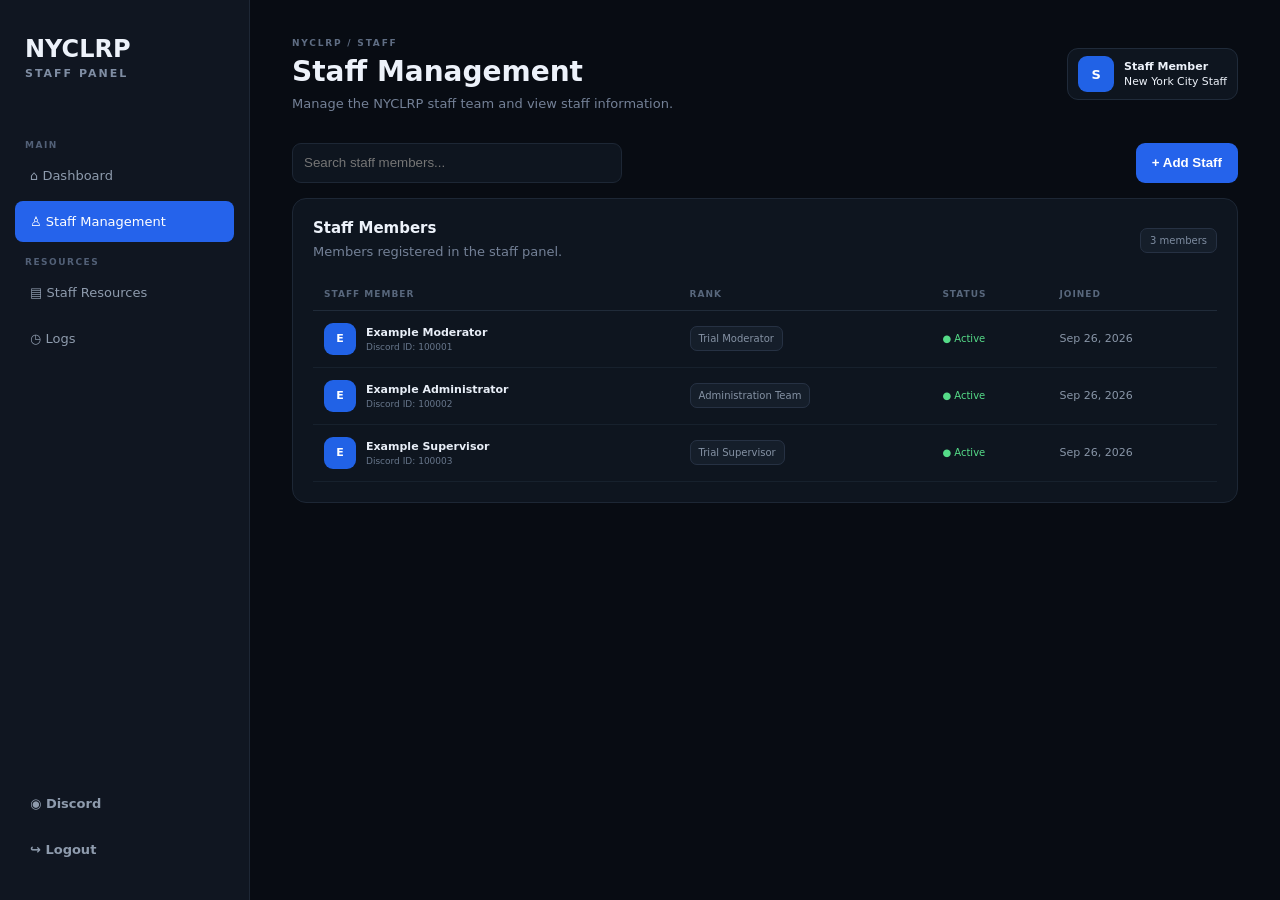
==== staff.html @ 3ee4053b "Add files via upload" ====
<!doctype html><html lang="en"><head><meta charset="UTF-8"><meta name="viewport" content="width=device-width,initial-scale=1"><title>Staff Management - NYCLRP</title><link rel="stylesheet" href="style.css"></head><body>
<aside class="sidebar"><div class="brand"><div class="logo">NYCLRP<span>STAFF PANEL</span></div></div><nav class="nav"><label>MAIN</label><a href="index.html">⌂ <span>Dashboard</span></a><a class="active" href="staff.html">♙ <span>Staff Management</span></a><label>RESOURCES</label><a href="resources.html">▤ <span>Staff Resources</span></a><a href="logs.html">◷ <span>Logs</span></a></nav><div class="bottom"><a href="https://discord.gg/nyclrp" target="_blank">◉ <span>Discord</span></a><button onclick="logout()">↪ <span>Logout</span></button></div></aside>
<main class="main"><header><div><small>NYCLRP / STAFF</small><h1>Staff Management</h1><p>Manage the NYCLRP staff team and view staff information.</p></div><div class="profile"><i id="avatar">S</i><div><b id="user">Staff Member</b><small id="rank">New York City Staff</small></div></div></header>
<div class="toolbar"><input id="search" placeholder="Search staff members..."><button class="primary" onclick="openModal()">+ Add Staff</button></div>
<section class="panel"><div class="panel-title"><div><h3>Staff Members</h3><p>Members registered in the staff panel.</p></div><span id="total">0 members</span></div>
<div class="table"><table><thead><tr><th>STAFF MEMBER</th><th>RANK</th><th>STATUS</th><th>JOINED</th></tr></thead><tbody id="rows"></tbody></table></div></section></main>
<div id="modal" class="modal-bg"><div class="modal"><button class="close" onclick="closeModal()">×</button><small>STAFF MANAGEMENT</small><h2>Add Staff Member</h2><p>This is the frontend form. Discord verification and saving will be connected to the backend later.</p><label>Discord User ID<input id="newId" placeholder="Discord ID"></label><label>Username<input id="newName" placeholder="Discord username"></label><label>Rank<select id="newRank"><option>Trial Moderator</option><option>Moderation Team</option><option>Trial Administrator</option><option>Administration Team</option><option>Trial Supervisor</option><option>Staff Supervisory Team</option><option>Management Team</option><option>Executive Team</option><option>Directive Team</option><option>Devs Team</option><option>Ownership Team</option></select></label><button class="primary wide" onclick="addStaff()">Add Staff Member</button></div></div>
<script src="script.js"></script></body></html>
---- style.css ----
*{box-sizing:border-box}body{margin:0;background:#080c13;color:#edf2fa;font:13px Inter,system-ui,-apple-system,"Segoe UI",sans-serif}/* SIDEBAR */
.sidebar{
  width:250px;
  height:100vh;
  background:#101621;
  border-right:1px solid #1e2735;
  padding:25px 15px;
  position:fixed;
  left:0;
  top:0;
  display:flex;
  flex-direction:column;
}
.brand{
  padding:10px;
  margin-bottom:35px;
  display:block;
}
.logo{
  width:auto;
  height:auto;
  background:none;
  border-radius:0;
  display:block;
  font-size:24px;
  font-weight:800;
}

.logo span{
  display:block;
  font-size:11px;
  color:#7f8da3;
  letter-spacing:2px;
  margin-top:4px;
}
.nav{
  display:block;
}
.nav label{
  display:block;
  color:#526077;
  font-size:9px;
  font-weight:800;
  letter-spacing:1.5px;
  margin:15px 10px 5px;
}
.nav a{
  display:block;
  color:#8e9bad;
  text-decoration:none;
  padding:13px 15px;
  border-radius:8px;
  margin-bottom:5px;
  transition:0.2s;
}
.nav a:hover{
  background:#182131;
  color:white;
}
.nav a.active{
  background:#2563eb;
  color:white;
}
.bottom{
  position:absolute;
  bottom:25px;
  left:15px;
  right:15px;
  border-top:0;
  padding-top:0;
}
.bottom a,.bottom button{
  display:block;
  width:100%;
  color:#8e9bad;
  text-decoration:none;
  background:none;
  border:0;
  padding:13px 15px;
  border-radius:8px;
  margin-bottom:5px;
  transition:0.2s;
  font:inherit;
  font-size:13px;
  font-weight:650;
  text-align:left;
  cursor:pointer;
}
.bottom a:hover,.bottom button:hover{
  background:#182131;
  color:white;
}
.main{margin-left:250px;width:calc(100% - 250px);padding:34px 42px;min-height:100vh;overflow-x:hidden}header{display:flex;justify-content:space-between;align-items:center;gap:20px;margin-bottom:28px}header>div:first-child>small{color:#5f6d83;letter-spacing:1.8px;font-size:9px;font-weight:800}h1{font-size:28px;margin:6px 0}header p,p{color:#748197;margin:0;line-height:1.6}.profile{display:flex;align-items:center;gap:10px;padding:7px 10px;background:#0e151f;border:1px solid #202b3a;border-radius:11px}.profile i,.person i{font-style:normal;background:#2162e6;display:grid;place-items:center;color:#fff;font-weight:900}.profile i{width:36px;height:36px;border-radius:9px}.profile b{display:block;font-size:11px}.hero{padding:29px;background:linear-gradient(135deg,#111d2d,#0e151f);border:1px solid #223047;border-radius:16px;display:flex;justify-content:space-between;align-items:center}.hero em{font-style:normal;color:#68df95;background:#11291d;border:1px solid #1d5133;border-radius:20px;padding:6px 10px;font-size:10px}.hero h2{margin:16px 0 7px;font-size:22px}.hero p{max-width:650px}.hero>strong{font-size:25px;color:#4d8cff;border:1px solid #326ee955;background:#1c62e51b;border-radius:22px;width:86px;height:86px;display:grid;place-items:center}.stats{display:grid;grid-template-columns:repeat(3,1fr);gap:14px;margin:15px 0}.stats article{background:#0e151f;border:1px solid #1d2735;border-radius:13px;padding:17px;display:flex;gap:13px;align-items:center;color:#4d8cff;font-size:20px}.stats small{display:block;color:#718096;font-size:9px;margin-bottom:4px}.stats b{font-size:14px;color:#eef3fb}.green,.access b{color:#55db88!important}.columns{display:grid;grid-template-columns:1.4fr 1fr;gap:15px}.panel{background:#0e151f;border:1px solid #1d2735;border-radius:14px;padding:20px}.panel h3{margin:0 0 5px;font-size:15px}.panel-title{display:flex;justify-content:space-between;align-items:center;margin-bottom:15px}.panel-title>span{background:#151e2a;border:1px solid #263143;padding:6px 9px;border-radius:7px;color:#7e8ca0;font-size:10px}.quick{display:grid;grid-template-columns:1fr 1fr;gap:9px;margin-top:17px}.quick a{color:#edf2fa;text-decoration:none;background:#0a1018;border:1px solid #1b2635;border-radius:10px;padding:13px;display:flex;align-items:center;gap:10px}.quick a:hover{border-color:#2c68db}.quick a div{flex:1}.quick small,.person small{display:block;color:#68778c;font-size:9px;margin-top:3px}.quick b{font-size:11px}.access{list-style:none;padding:0;margin:15px 0}.access li{display:flex;justify-content:space-between;padding:13px 0;border-bottom:1px solid #1a2430;color:#8491a3;font-size:11px}.access b{font-size:10px}.toolbar{display:flex;justify-content:space-between;margin-bottom:15px;gap:12px}.toolbar input{width:330px;background:#0e151f;border:1px solid #1d2735;border-radius:9px;color:white;padding:11px;outline:0}.primary{border:0;border-radius:9px;background:#2563eb;color:#fff;font-weight:750;padding:0 16px;cursor:pointer;height:40px}.table{overflow:auto}table{width:100%;border-collapse:collapse}th{font-size:9px;color:#58677c;text-align:left;letter-spacing:1px;padding:11px;border-bottom:1px solid #202b39}td{padding:12px 11px;border-bottom:1px solid #17212d;color:#8996a8;font-size:11px}.person{display:flex;gap:10px;align-items:center}.person i{width:32px;height:32px;border-radius:9px}.person b{color:#e8eef7;font-size:11px}.tag{font-size:10px;background:#151e2a;border:1px solid #263143;color:#8592a4;padding:6px 8px;border-radius:7px}.status{color:#55db88;font-size:10px}.resources{display:grid;grid-template-columns:1fr 1fr;gap:15px}.resources article{background:#0e151f;border:1px solid #1d2735;border-radius:14px;padding:22px}.resources article>b{width:40px;height:40px;border-radius:10px;background:#1f62e51c;color:#4d8cff;display:grid;place-items:center;font-size:17px}.resources h3{margin:17px 0 7px}.resources p{font-size:11px;min-height:36px}.resources a{color:#4d8cff;font-size:10px;font-weight:750;text-decoration:none}.empty{text-align:center;padding:80px 20px}.empty div{font-size:28px;color:#64748b}.modal-bg{display:none;position:fixed;inset:0;background:#02050bb8;backdrop-filter:blur(5px);align-items:center;justify-content:center}.modal-bg.show{display:flex}.modal{width:min(460px,calc(100% - 30px));background:#0e151f;border:1px solid #273446;border-radius:15px;padding:25px;position:relative}.close{position:absolute;right:14px;top:10px;background:none;border:0;color:#718096;font-size:25px}.modal h2{margin:8px 0}.modal p{font-size:11px;margin-bottom:15px}.modal label{display:block;color:#8795a8;font-size:10px;font-weight:700;margin:11px 0}.modal input,.modal select{display:block;width:100%;margin-top:5px;padding:10px;border:1px solid #263344;border-radius:8px;background:#090f17;color:#fff}.wide{width:100%;margin-top:10px}@media(max-width:900px){.sidebar{width:68px}.logo span,.nav a span,.bottom span,.nav label{display:none}.nav a,.bottom a,.bottom button{justify-content:center}.main{margin-left:68px;width:calc(100% - 68px);padding:25px}.columns{grid-template-columns:1fr}}@media(max-width:600px){.main{margin-left:60px;width:calc(100% - 60px);padding:18px 13px}header{align-items:flex-start}.profile>div{display:none}.hero>strong{display:none}.stats{grid-template-columns:1fr}.quick,.resources{grid-template-columns:1fr}.toolbar{flex-direction:column}.toolbar input{width:100%}}
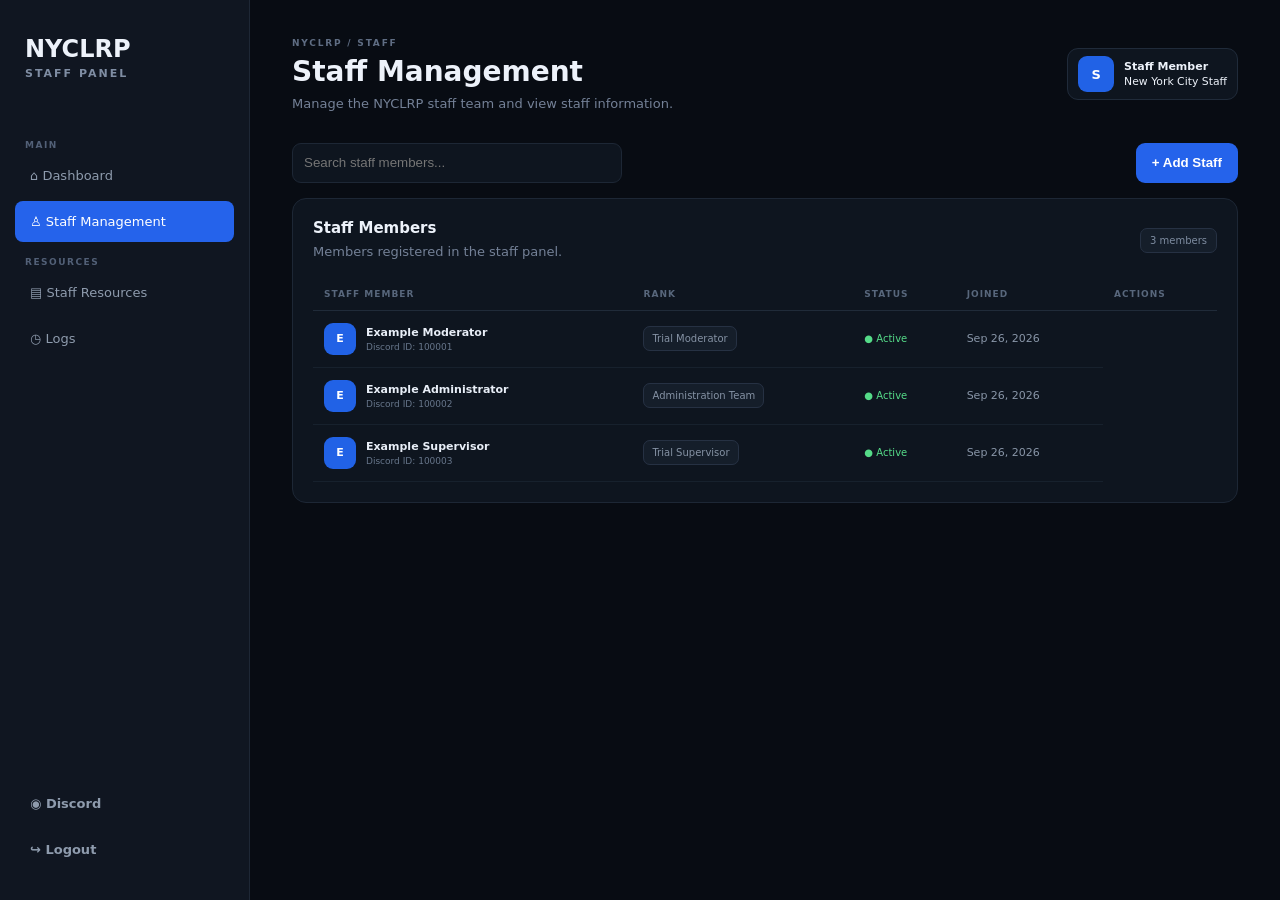
==== commit 87098e0e: "Update staff.html" ====
--- a/staff.html
+++ b/staff.html
@@ -1,8 +1,254 @@
-<!doctype html><html lang="en"><head><meta charset="UTF-8"><meta name="viewport" content="width=device-width,initial-scale=1"><title>Staff Management - NYCLRP</title><link rel="stylesheet" href="style.css"></head><body>
-<aside class="sidebar"><div class="brand"><div class="logo">NYCLRP<span>STAFF PANEL</span></div></div><nav class="nav"><label>MAIN</label><a href="index.html">⌂ <span>Dashboard</span></a><a class="active" href="staff.html">♙ <span>Staff Management</span></a><label>RESOURCES</label><a href="resources.html">▤ <span>Staff Resources</span></a><a href="logs.html">◷ <span>Logs</span></a></nav><div class="bottom"><a href="https://discord.gg/nyclrp" target="_blank">◉ <span>Discord</span></a><button onclick="logout()">↪ <span>Logout</span></button></div></aside>
-<main class="main"><header><div><small>NYCLRP / STAFF</small><h1>Staff Management</h1><p>Manage the NYCLRP staff team and view staff information.</p></div><div class="profile"><i id="avatar">S</i><div><b id="user">Staff Member</b><small id="rank">New York City Staff</small></div></div></header>
-<div class="toolbar"><input id="search" placeholder="Search staff members..."><button class="primary" onclick="openModal()">+ Add Staff</button></div>
-<section class="panel"><div class="panel-title"><div><h3>Staff Members</h3><p>Members registered in the staff panel.</p></div><span id="total">0 members</span></div>
-<div class="table"><table><thead><tr><th>STAFF MEMBER</th><th>RANK</th><th>STATUS</th><th>JOINED</th></tr></thead><tbody id="rows"></tbody></table></div></section></main>
-<div id="modal" class="modal-bg"><div class="modal"><button class="close" onclick="closeModal()">×</button><small>STAFF MANAGEMENT</small><h2>Add Staff Member</h2><p>This is the frontend form. Discord verification and saving will be connected to the backend later.</p><label>Discord User ID<input id="newId" placeholder="Discord ID"></label><label>Username<input id="newName" placeholder="Discord username"></label><label>Rank<select id="newRank"><option>Trial Moderator</option><option>Moderation Team</option><option>Trial Administrator</option><option>Administration Team</option><option>Trial Supervisor</option><option>Staff Supervisory Team</option><option>Management Team</option><option>Executive Team</option><option>Directive Team</option><option>Devs Team</option><option>Ownership Team</option></select></label><button class="primary wide" onclick="addStaff()">Add Staff Member</button></div></div>
-<script src="script.js"></script></body></html>+<!doctype html>
+<html lang="en">
+
+<head>
+    <meta charset="UTF-8">
+    <meta name="viewport" content="width=device-width,initial-scale=1">
+    <title>Staff Management - NYCLRP</title>
+    <link rel="stylesheet" href="style.css">
+</head>
+
+<body>
+
+<aside class="sidebar">
+
+    <div class="brand">
+        <div class="logo">
+            NYCLRP
+            <span>STAFF PANEL</span>
+        </div>
+    </div>
+
+    <nav class="nav">
+
+        <label>MAIN</label>
+
+        <a href="index.html">
+            ⌂ <span>Dashboard</span>
+        </a>
+
+        <a class="active" href="staff.html">
+            ♙ <span>Staff Management</span>
+        </a>
+
+
+        <label>RESOURCES</label>
+
+        <a href="resources.html">
+            ▤ <span>Staff Resources</span>
+        </a>
+
+        <a href="logs.html">
+            ◷ <span>Logs</span>
+        </a>
+
+    </nav>
+
+
+    <div class="bottom">
+
+        <a href="https://discord.gg/nyclrp" target="_blank">
+            ◉ <span>Discord</span>
+        </a>
+
+        <button onclick="logout()">
+            ↪ <span>Logout</span>
+        </button>
+
+    </div>
+
+</aside>
+
+
+<main class="main">
+
+    <header>
+
+        <div>
+
+            <small>NYCLRP / STAFF</small>
+
+            <h1>Staff Management</h1>
+
+            <p>
+                Manage the NYCLRP staff team and view staff information.
+            </p>
+
+        </div>
+
+
+        <div class="profile">
+
+            <i id="avatar">S</i>
+
+            <div>
+                <b id="user">Staff Member</b>
+                <small id="rank">New York City Staff</small>
+            </div>
+
+        </div>
+
+    </header>
+
+
+    <div class="toolbar">
+
+        <input
+            id="search"
+            placeholder="Search staff members..."
+        >
+
+        <button
+            class="primary"
+            onclick="openModal()"
+        >
+            + Add Staff
+        </button>
+
+    </div>
+
+
+    <section class="panel">
+
+        <div class="panel-title">
+
+            <div>
+
+                <h3>Staff Members</h3>
+
+                <p>
+                    Members registered in the staff panel.
+                </p>
+
+            </div>
+
+            <span id="total">
+                0 members
+            </span>
+
+        </div>
+
+
+        <div class="table">
+
+            <table>
+
+                <thead>
+
+                    <tr>
+
+                        <th>STAFF MEMBER</th>
+                        <th>RANK</th>
+                        <th>STATUS</th>
+                        <th>JOINED</th>
+                        <th>ACTIONS</th>
+
+                    </tr>
+
+                </thead>
+
+                <tbody id="rows"></tbody>
+
+            </table>
+
+        </div>
+
+    </section>
+
+</main>
+
+
+<!-- ADD / EDIT STAFF MODAL -->
+
+<div id="modal" class="modal-bg">
+
+    <div class="modal">
+
+        <button
+            class="close"
+            onclick="closeModal()"
+        >
+            ×
+        </button>
+
+
+        <small>
+            STAFF MANAGEMENT
+        </small>
+
+
+        <h2 id="modalTitle">
+            Add Staff Member
+        </h2>
+
+
+        <p id="modalDescription">
+            Add a staff member to the NYCLRP staff panel.
+        </p>
+
+
+        <label>
+
+            Discord User ID
+
+            <input
+                id="newId"
+                placeholder="Discord ID"
+            >
+
+        </label>
+
+
+        <label>
+
+            Username
+
+            <input
+                id="newName"
+                placeholder="Discord username"
+            >
+
+        </label>
+
+
+        <label>
+
+            Rank
+
+            <select id="newRank">
+
+                <option>Trial Moderator</option>
+                <option>Moderation Team</option>
+                <option>Trial Administrator</option>
+                <option>Administration Team</option>
+                <option>Trial Supervisor</option>
+                <option>Staff Supervisory Team</option>
+                <option>Management Team</option>
+                <option>Executive Team</option>
+                <option>Directive Team</option>
+                <option>Devs Team</option>
+                <option>Ownership Team</option>
+
+            </select>
+
+        </label>
+
+
+        <button
+            id="modalSubmit"
+            class="primary wide"
+            onclick="addStaff()"
+        >
+            Add Staff Member
+        </button>
+
+    </div>
+
+</div>
+
+
+<script src="script.js"></script>
+
+</body>
+
+</html>
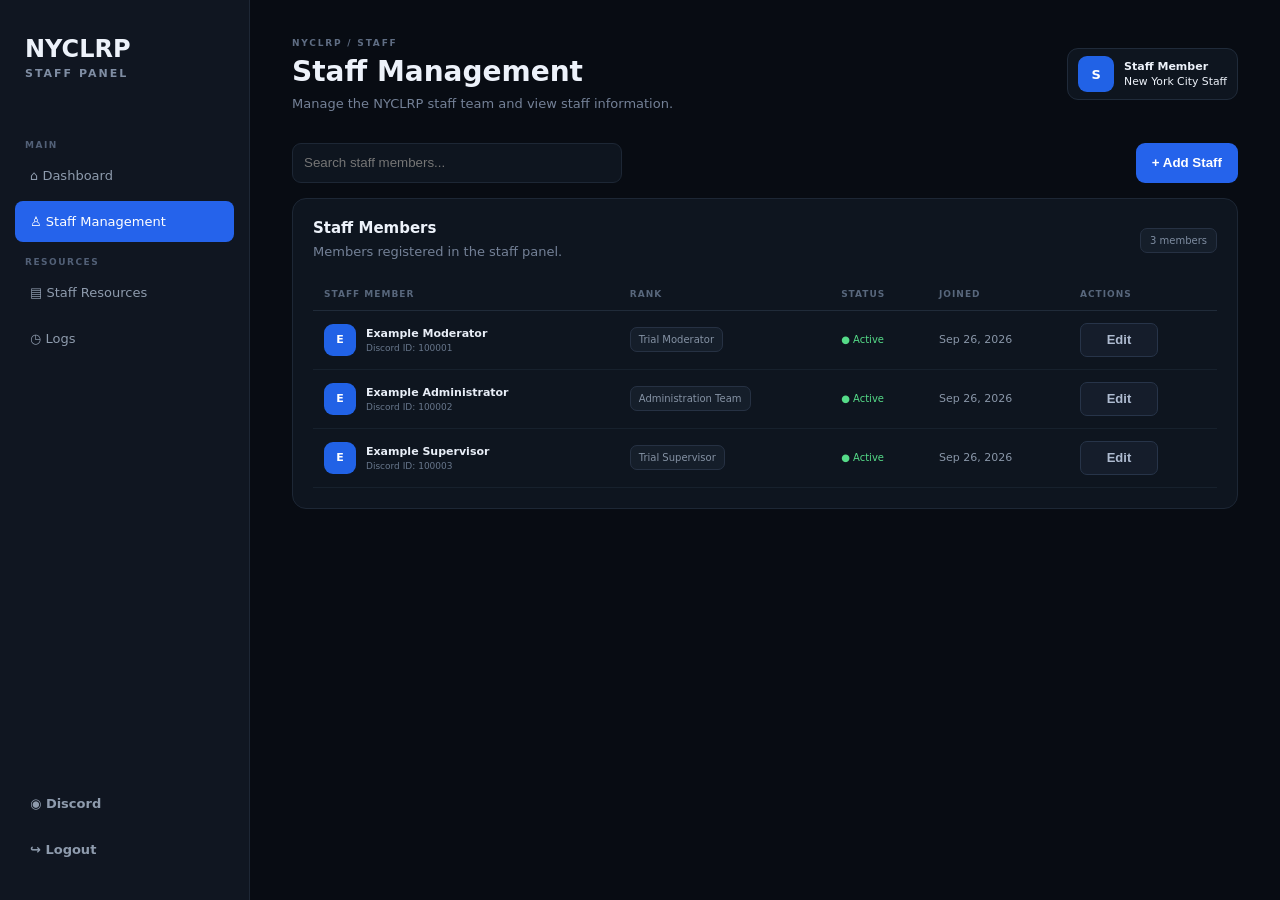
==== commit c9e02f28: "Update staff.html" ====
--- a/staff.html
+++ b/staff.html
@@ -31,7 +31,6 @@
             ♙ <span>Staff Management</span>
         </a>
 
-
         <label>RESOURCES</label>
 
         <a href="resources.html">
@@ -43,7 +42,6 @@
         </a>
 
     </nav>
-
 
     <div class="bottom">
 
@@ -75,7 +73,6 @@
             </p>
 
         </div>
-
 
         <div class="profile">
 
@@ -234,6 +231,8 @@
         </label>
 
 
+        <!-- SAVE / ADD -->
+
         <button
             id="modalSubmit"
             class="primary wide"
@@ -242,6 +241,18 @@
             Add Staff Member
         </button>
 
+
+        <!-- DELETE -->
+
+        <button
+            id="deleteStaffBtn"
+            class="danger wide"
+            onclick="deleteStaff()"
+            style="display: none;"
+        >
+            Delete Staff Member
+        </button>
+
     </div>
 
 </div>
--- a/style.css
+++ b/style.css
@@ -90,4 +90,47 @@
   background:#182131;
   color:white;
 }
-.main{margin-left:250px;width:calc(100% - 250px);padding:34px 42px;min-height:100vh;overflow-x:hidden}header{display:flex;justify-content:space-between;align-items:center;gap:20px;margin-bottom:28px}header>div:first-child>small{color:#5f6d83;letter-spacing:1.8px;font-size:9px;font-weight:800}h1{font-size:28px;margin:6px 0}header p,p{color:#748197;margin:0;line-height:1.6}.profile{display:flex;align-items:center;gap:10px;padding:7px 10px;background:#0e151f;border:1px solid #202b3a;border-radius:11px}.profile i,.person i{font-style:normal;background:#2162e6;display:grid;place-items:center;color:#fff;font-weight:900}.profile i{width:36px;height:36px;border-radius:9px}.profile b{display:block;font-size:11px}.hero{padding:29px;background:linear-gradient(135deg,#111d2d,#0e151f);border:1px solid #223047;border-radius:16px;display:flex;justify-content:space-between;align-items:center}.hero em{font-style:normal;color:#68df95;background:#11291d;border:1px solid #1d5133;border-radius:20px;padding:6px 10px;font-size:10px}.hero h2{margin:16px 0 7px;font-size:22px}.hero p{max-width:650px}.hero>strong{font-size:25px;color:#4d8cff;border:1px solid #326ee955;background:#1c62e51b;border-radius:22px;width:86px;height:86px;display:grid;place-items:center}.stats{display:grid;grid-template-columns:repeat(3,1fr);gap:14px;margin:15px 0}.stats article{background:#0e151f;border:1px solid #1d2735;border-radius:13px;padding:17px;display:flex;gap:13px;align-items:center;color:#4d8cff;font-size:20px}.stats small{display:block;color:#718096;font-size:9px;margin-bottom:4px}.stats b{font-size:14px;color:#eef3fb}.green,.access b{color:#55db88!important}.columns{display:grid;grid-template-columns:1.4fr 1fr;gap:15px}.panel{background:#0e151f;border:1px solid #1d2735;border-radius:14px;padding:20px}.panel h3{margin:0 0 5px;font-size:15px}.panel-title{display:flex;justify-content:space-between;align-items:center;margin-bottom:15px}.panel-title>span{background:#151e2a;border:1px solid #263143;padding:6px 9px;border-radius:7px;color:#7e8ca0;font-size:10px}.quick{display:grid;grid-template-columns:1fr 1fr;gap:9px;margin-top:17px}.quick a{color:#edf2fa;text-decoration:none;background:#0a1018;border:1px solid #1b2635;border-radius:10px;padding:13px;display:flex;align-items:center;gap:10px}.quick a:hover{border-color:#2c68db}.quick a div{flex:1}.quick small,.person small{display:block;color:#68778c;font-size:9px;margin-top:3px}.quick b{font-size:11px}.access{list-style:none;padding:0;margin:15px 0}.access li{display:flex;justify-content:space-between;padding:13px 0;border-bottom:1px solid #1a2430;color:#8491a3;font-size:11px}.access b{font-size:10px}.toolbar{display:flex;justify-content:space-between;margin-bottom:15px;gap:12px}.toolbar input{width:330px;background:#0e151f;border:1px solid #1d2735;border-radius:9px;color:white;padding:11px;outline:0}.primary{border:0;border-radius:9px;background:#2563eb;color:#fff;font-weight:750;padding:0 16px;cursor:pointer;height:40px}.table{overflow:auto}table{width:100%;border-collapse:collapse}th{font-size:9px;color:#58677c;text-align:left;letter-spacing:1px;padding:11px;border-bottom:1px solid #202b39}td{padding:12px 11px;border-bottom:1px solid #17212d;color:#8996a8;font-size:11px}.person{display:flex;gap:10px;align-items:center}.person i{width:32px;height:32px;border-radius:9px}.person b{color:#e8eef7;font-size:11px}.tag{font-size:10px;background:#151e2a;border:1px solid #263143;color:#8592a4;padding:6px 8px;border-radius:7px}.status{color:#55db88;font-size:10px}.resources{display:grid;grid-template-columns:1fr 1fr;gap:15px}.resources article{background:#0e151f;border:1px solid #1d2735;border-radius:14px;padding:22px}.resources article>b{width:40px;height:40px;border-radius:10px;background:#1f62e51c;color:#4d8cff;display:grid;place-items:center;font-size:17px}.resources h3{margin:17px 0 7px}.resources p{font-size:11px;min-height:36px}.resources a{color:#4d8cff;font-size:10px;font-weight:750;text-decoration:none}.empty{text-align:center;padding:80px 20px}.empty div{font-size:28px;color:#64748b}.modal-bg{display:none;position:fixed;inset:0;background:#02050bb8;backdrop-filter:blur(5px);align-items:center;justify-content:center}.modal-bg.show{display:flex}.modal{width:min(460px,calc(100% - 30px));background:#0e151f;border:1px solid #273446;border-radius:15px;padding:25px;position:relative}.close{position:absolute;right:14px;top:10px;background:none;border:0;color:#718096;font-size:25px}.modal h2{margin:8px 0}.modal p{font-size:11px;margin-bottom:15px}.modal label{display:block;color:#8795a8;font-size:10px;font-weight:700;margin:11px 0}.modal input,.modal select{display:block;width:100%;margin-top:5px;padding:10px;border:1px solid #263344;border-radius:8px;background:#090f17;color:#fff}.wide{width:100%;margin-top:10px}@media(max-width:900px){.sidebar{width:68px}.logo span,.nav a span,.bottom span,.nav label{display:none}.nav a,.bottom a,.bottom button{justify-content:center}.main{margin-left:68px;width:calc(100% - 68px);padding:25px}.columns{grid-template-columns:1fr}}@media(max-width:600px){.main{margin-left:60px;width:calc(100% - 60px);padding:18px 13px}header{align-items:flex-start}.profile>div{display:none}.hero>strong{display:none}.stats{grid-template-columns:1fr}.quick,.resources{grid-template-columns:1fr}.toolbar{flex-direction:column}.toolbar input{width:100%}}+.main{margin-left:250px;width:calc(100% - 250px);padding:34px 42px;min-height:100vh;overflow-x:hidden}header{display:flex;justify-content:space-between;align-items:center;gap:20px;margin-bottom:28px}header>div:first-child>small{color:#5f6d83;letter-spacing:1.8px;font-size:9px;font-weight:800}h1{font-size:28px;margin:6px 0}header p,p{color:#748197;margin:0;line-height:1.6}.profile{display:flex;align-items:center;gap:10px;padding:7px 10px;background:#0e151f;border:1px solid #202b3a;border-radius:11px}.profile i,.person i{font-style:normal;background:#2162e6;display:grid;place-items:center;color:#fff;font-weight:900}.profile i{width:36px;height:36px;border-radius:9px}.profile b{display:block;font-size:11px}.hero{padding:29px;background:linear-gradient(135deg,#111d2d,#0e151f);border:1px solid #223047;border-radius:16px;display:flex;justify-content:space-between;align-items:center}.hero em{font-style:normal;color:#68df95;background:#11291d;border:1px solid #1d5133;border-radius:20px;padding:6px 10px;font-size:10px}.hero h2{margin:16px 0 7px;font-size:22px}.hero p{max-width:650px}.hero>strong{font-size:25px;color:#4d8cff;border:1px solid #326ee955;background:#1c62e51b;border-radius:22px;width:86px;height:86px;display:grid;place-items:center}.stats{display:grid;grid-template-columns:repeat(3,1fr);gap:14px;margin:15px 0}.stats article{background:#0e151f;border:1px solid #1d2735;border-radius:13px;padding:17px;display:flex;gap:13px;align-items:center;color:#4d8cff;font-size:20px}.stats small{display:block;color:#718096;font-size:9px;margin-bottom:4px}.stats b{font-size:14px;color:#eef3fb}.green,.access b{color:#55db88!important}.columns{display:grid;grid-template-columns:1.4fr 1fr;gap:15px}.panel{background:#0e151f;border:1px solid #1d2735;border-radius:14px;padding:20px}.panel h3{margin:0 0 5px;font-size:15px}.panel-title{display:flex;justify-content:space-between;align-items:center;margin-bottom:15px}.panel-title>span{background:#151e2a;border:1px solid #263143;padding:6px 9px;border-radius:7px;color:#7e8ca0;font-size:10px}.quick{display:grid;grid-template-columns:1fr 1fr;gap:9px;margin-top:17px}.quick a{color:#edf2fa;text-decoration:none;background:#0a1018;border:1px solid #1b2635;border-radius:10px;padding:13px;display:flex;align-items:center;gap:10px}.quick a:hover{border-color:#2c68db}.quick a div{flex:1}.quick small,.person small{display:block;color:#68778c;font-size:9px;margin-top:3px}.quick b{font-size:11px}.access{list-style:none;padding:0;margin:15px 0}.access li{display:flex;justify-content:space-between;padding:13px 0;border-bottom:1px solid #1a2430;color:#8491a3;font-size:11px}.access b{font-size:10px}.toolbar{display:flex;justify-content:space-between;margin-bottom:15px;gap:12px}.toolbar input{width:330px;background:#0e151f;border:1px solid #1d2735;border-radius:9px;color:white;padding:11px;outline:0}.primary{border:0;border-radius:9px;background:#2563eb;color:#fff;font-weight:750;padding:0 16px;cursor:pointer;height:40px}.table{overflow:auto}table{width:100%;border-collapse:collapse}th{font-size:9px;color:#58677c;text-align:left;letter-spacing:1px;padding:11px;border-bottom:1px solid #202b39}td{padding:12px 11px;border-bottom:1px solid #17212d;color:#8996a8;font-size:11px}.person{display:flex;gap:10px;align-items:center}.person i{width:32px;height:32px;border-radius:9px}.person b{color:#e8eef7;font-size:11px}.tag{font-size:10px;background:#151e2a;border:1px solid #263143;color:#8592a4;padding:6px 8px;border-radius:7px}.status{color:#55db88;font-size:10px}.resources{display:grid;grid-template-columns:1fr 1fr;gap:15px}.resources article{background:#0e151f;border:1px solid #1d2735;border-radius:14px;padding:22px}.resources article>b{width:40px;height:40px;border-radius:10px;background:#1f62e51c;color:#4d8cff;display:grid;place-items:center;font-size:17px}.resources h3{margin:17px 0 7px}.resources p{font-size:11px;min-height:36px}.resources a{color:#4d8cff;font-size:10px;font-weight:750;text-decoration:none}.empty{text-align:center;padding:80px 20px}.empty div{font-size:28px;color:#64748b}.modal-bg{display:none;position:fixed;inset:0;background:#02050bb8;backdrop-filter:blur(5px);align-items:center;justify-content:center}.modal-bg.show{display:flex}.modal{width:min(460px,calc(100% - 30px));background:#0e151f;border:1px solid #273446;border-radius:15px;padding:25px;position:relative}.close{position:absolute;right:14px;top:10px;background:none;border:0;color:#718096;font-size:25px}.modal h2{margin:8px 0}.modal p{font-size:11px;margin-bottom:15px}.modal label{display:block;color:#8795a8;font-size:10px;font-weight:700;margin:11px 0}.modal input,.modal select{display:block;width:100%;margin-top:5px;padding:10px;border:1px solid #263344;border-radius:8px;background:#090f17;color:#fff}.wide{width:100%;margin-top:10px}@media(max-width:900px){.sidebar{width:68px}.logo span,.nav a span,.bottom span,.nav label{display:none}.nav a,.bottom a,.bottom button{justify-content:center}.main{margin-left:68px;width:calc(100% - 68px);padding:25px}.columns{grid-template-columns:1fr}}@media(max-width:600px){.main{margin-left:60px;width:calc(100% - 60px);padding:18px 13px}header{align-items:flex-start}.profile>div{display:none}.hero>strong{display:none}.stats{grid-template-columns:1fr}.quick,.resources{grid-template-columns:1fr}.toolbar{flex-direction:column}.toolbar input{width:100%}}
+
+
+/* EDIT BUTTON */
+
+.edit-btn {
+    display: inline-flex;
+    align-items: center;
+    justify-content: center;
+
+    min-width: 78px;
+    height: 34px;
+
+    padding: 0 14px;
+
+    background: #151d2b;
+    color: #aebbd0;
+
+    border: 1px solid #273449;
+    border-radius: 7px;
+
+    font-size: 13px;
+    font-weight: 600;
+
+    cursor: pointer;
+
+    transition: all 0.2s ease;
+}
+
+.edit-btn:hover {
+    background: #1d2a3d;
+    color: #ffffff;
+
+    border-color: #3b82f6;
+
+    box-shadow: 0 0 0 3px rgba(59, 130, 246, 0.10);
+
+    transform: translateY(-1px);
+}
+
+.edit-btn:active {
+    transform: translateY(0);
+    box-shadow: none;
+}
